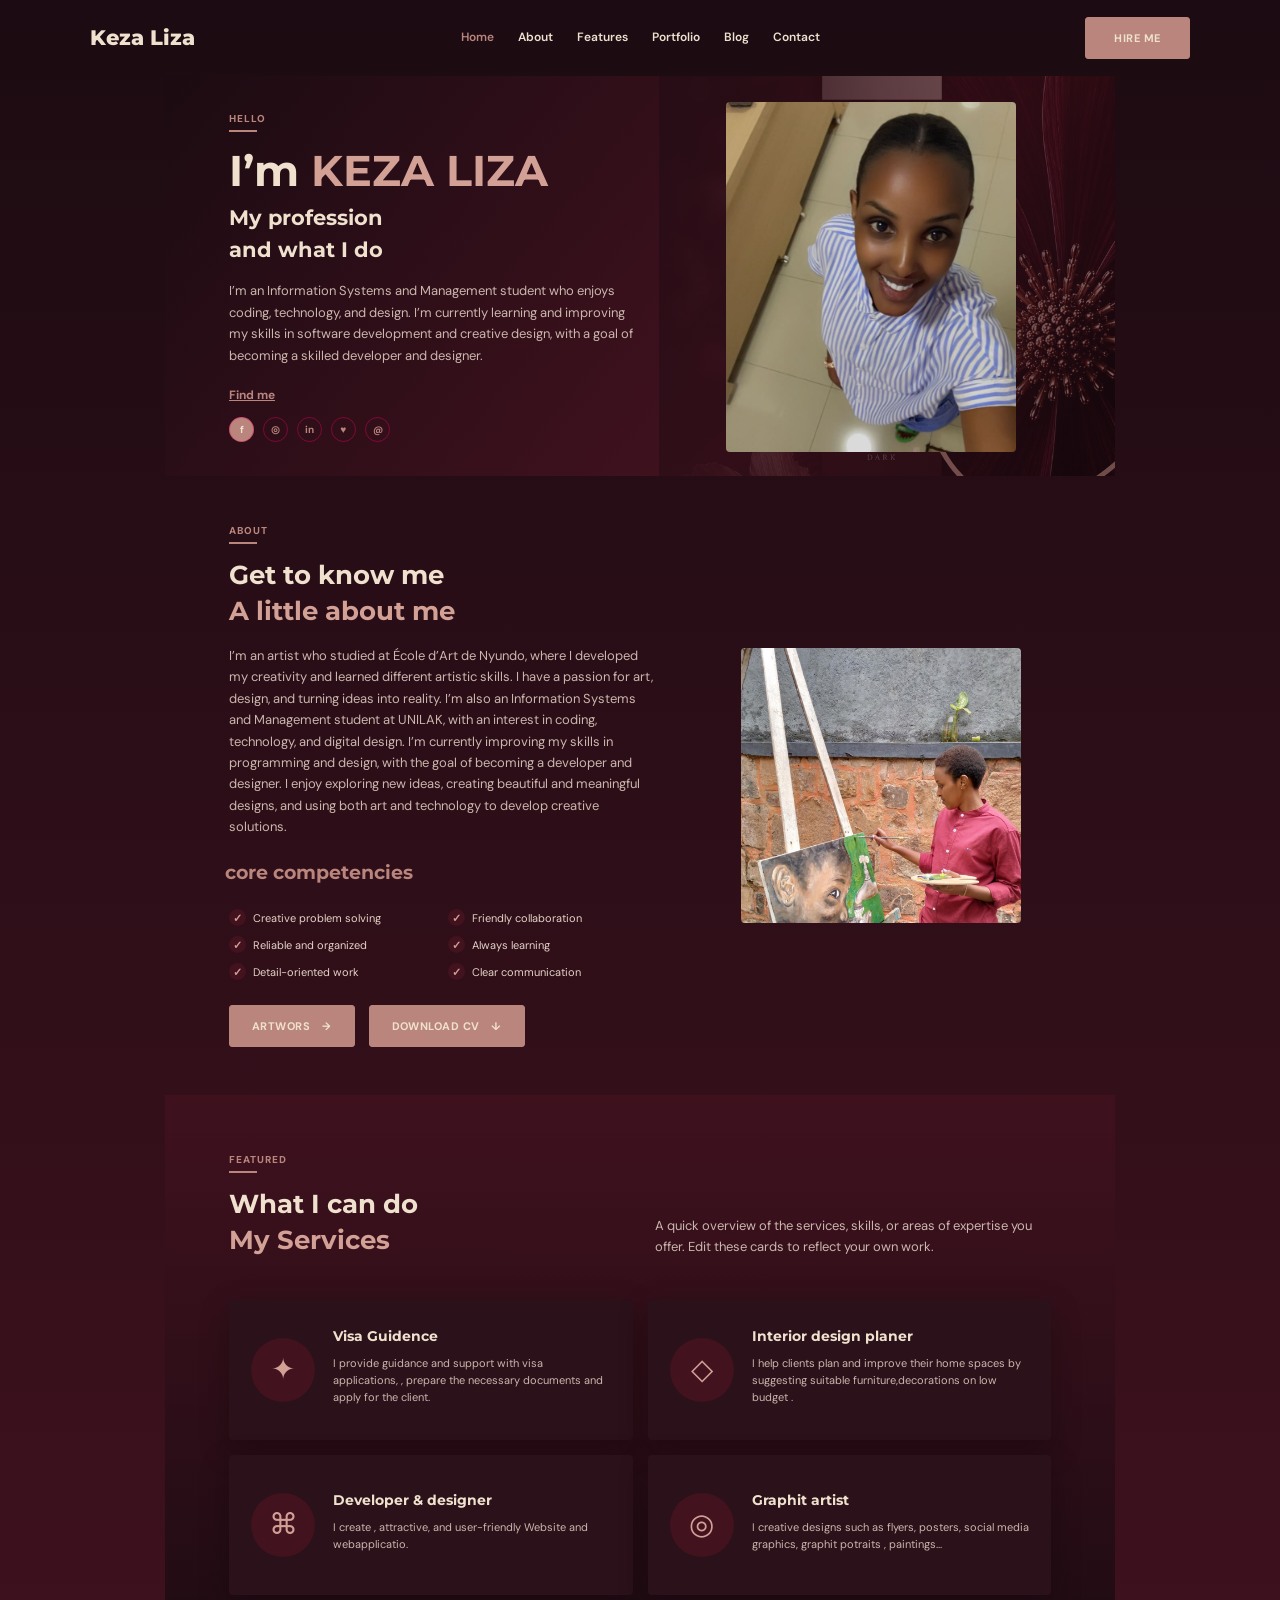
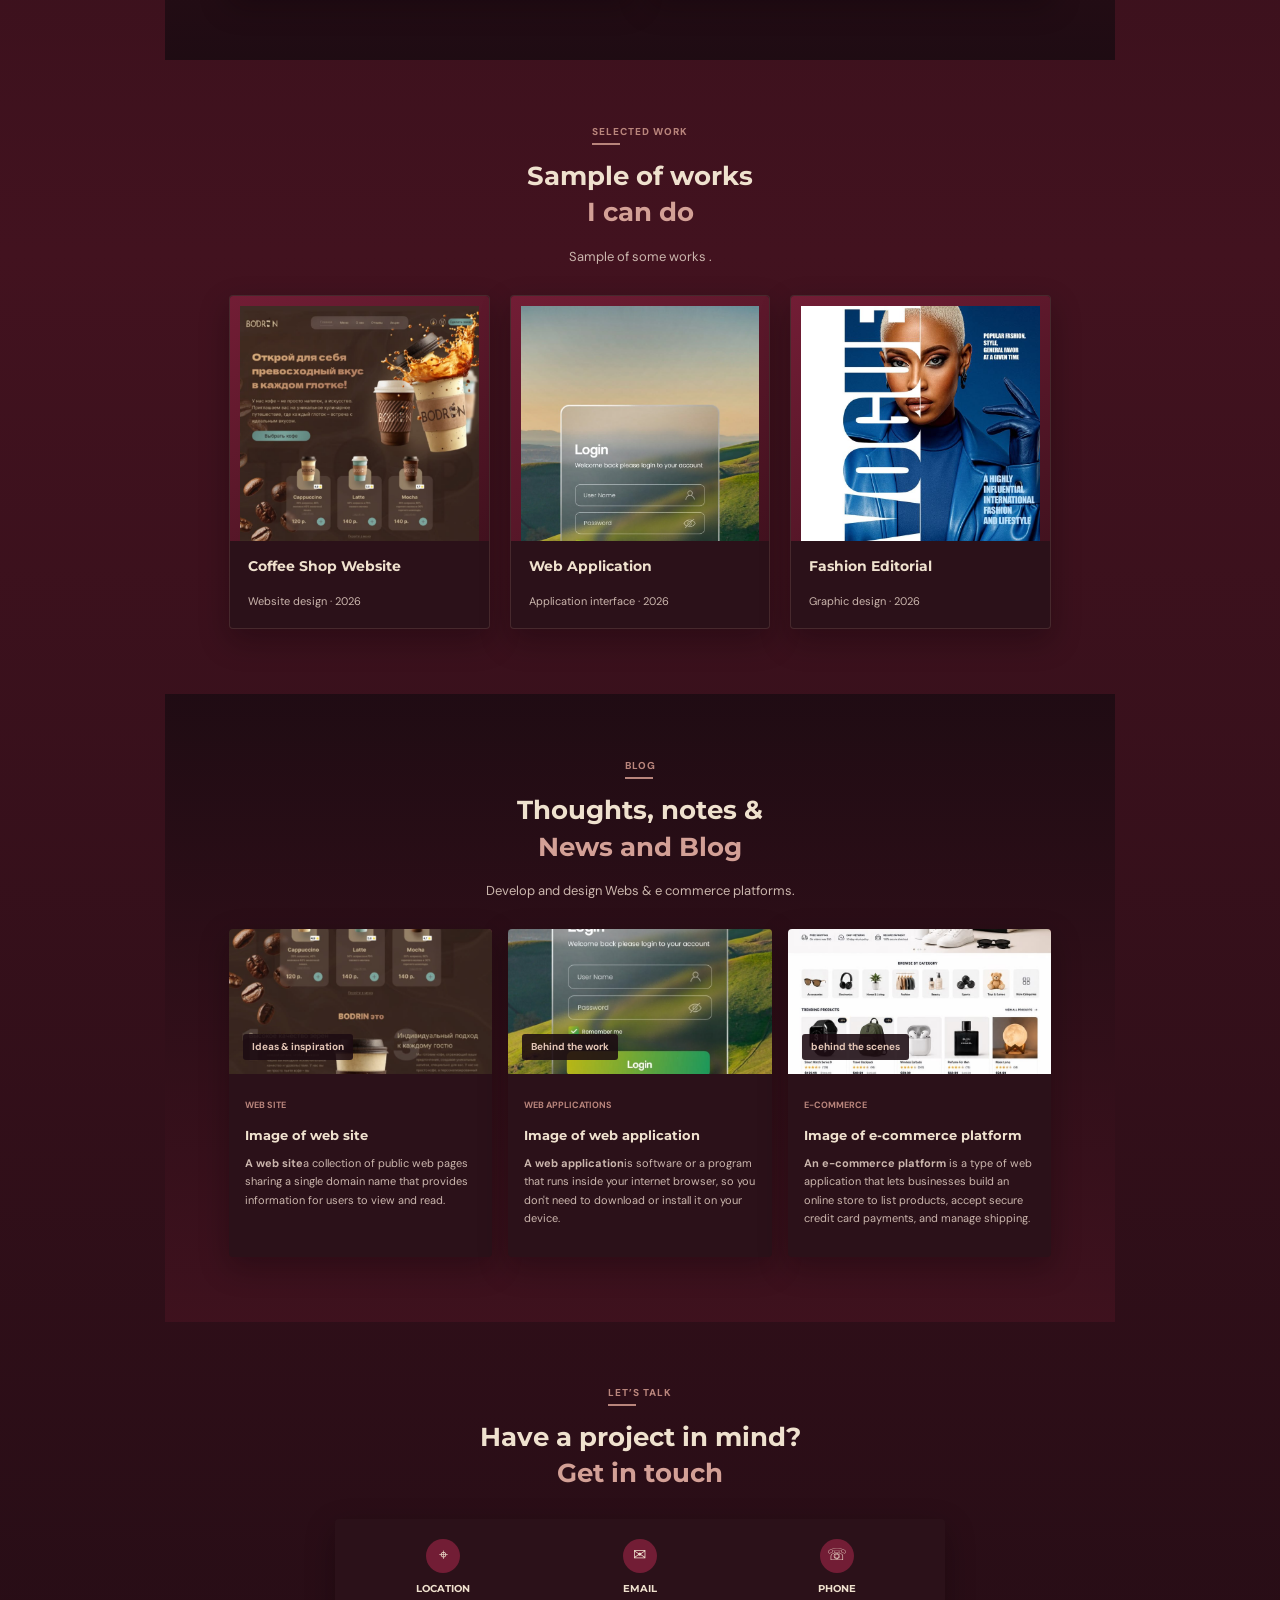
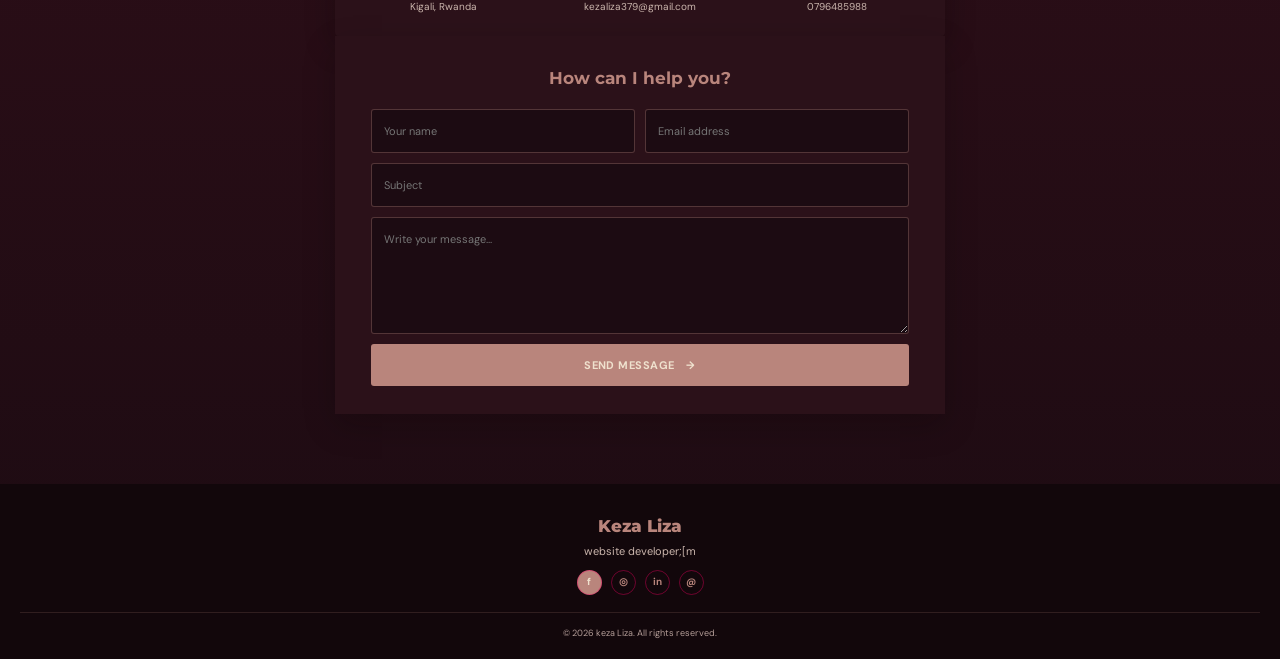
==== index.html @ b354a8bf "this my first commit" ====
<!doctype html>
<html lang="en">
<head>
  <meta charset="utf-8">
  <meta name="viewport" content="width=device-width, initial-scale=1">
  <meta name="description" content="Personal portfolio of Your Name.">
  <title>Your Name | My personal profile</title>
  <link rel="stylesheet" href="styles.css">
</head>
<body>
  <header class="site-header">
    <a class="brand" href="#home">Keza Liza</a>
    <nav class="main-nav" aria-label="Main navigation">
      <a class="nav-current" href="#home">Home</a>
      <a href="#about">About</a>
      <a href="#services">Features</a>
      <a href="#portfolio">Portfolio</a>
      <a href="#blog">Blog</a>
      <a href="#contact">Contact</a>
    </nav>
    <a class="button header-button" href="#contact">Hire me</a>
  </header>

  <main>
    <section class="hero section-wrap" id="home">
      <div class="hero-copy">
        <p class="eyebrow">Hello</p>
        <h1>I’m <span>KEZA LIZA</span></h1>
        <h2>My profession<br>and what I do</h2>
        <p class="intro-text">I’m an Information Systems and Management student who enjoys coding, technology, and design. I’m currently learning and improving my skills in software development and creative design, with a goal of becoming a skilled developer and designer.</p>
        <a class="text-link" href="#contact">Find me</a>
        <div class="social-links" aria-label="Social links">
          <a href="https://www.facebook.com/keza.liza.71" aria-label="Facebook" target="_blank" rel="noopener noreferrer">f</a>
          <a href="https://www.instagram.com/k.e.z.a_l.i.z.a?stkn=MXdlN2VhcmMwejMxbA%3D%3D&amp;utm_source=qr" aria-label="Instagram" target="_blank" rel="noopener noreferrer">◎</a>
          <a href="#contact" aria-label="LinkedIn">in</a>
          <a href="#contact" aria-label="Twitter">♥</a>
          <a href="#contact" aria-label="Email">@</a>
        </div>
      </div>
      <div class="hero-photo">
        <img src="WhatsApp Image 2026-10-05 at 12.53.48.jpeg" alt="Portrait of Your Name">
      </div>
      <span class="hero-swoosh" aria-hidden="true"></span>
    </section>

    <section class="about section-wrap" id="about">
      <div class="about-copy">
        <p class="eyebrow">About</p>
        <h2>Get to know me<br><span>A little about me</span></h2>
        <p class="section-description">I’m an artist who studied at École d’Art de Nyundo, where I developed my creativity and learned different artistic skills. I have a passion for art, design, and turning ideas into reality. I’m also an Information Systems and Management student at UNILAK, with an interest in coding, technology, and digital design. I’m currently improving my skills in programming and design, with the goal of becoming a developer and designer. I enjoy exploring new ideas, creating beautiful and meaningful designs, and using both art and technology to develop creative solutions.</p>
        <h3 class="comp">core competencies</h3>
        <ul class="check-list">
          <li>Creative problem solving</li>
          <li>Friendly collaboration</li>
          <li>Reliable and organized</li>
          <li>Always learning</li>
          <li>Detail-oriented work</li>
          <li>Clear communication</li>
        </ul>
        <div class="button-row">
          <a class="button" href="qr code.jpg" target="_blank" rel="noopener">Artwors <span>→</span></a>
          <a class="button" href="KEZA%20LIZA%27s%20CV.pdf" download="KEZA LIZA's CV.pdf">Download CV <span>↓</span></a>
        </div>
      </div>
      <div class="about-photo">
        <img src="me.jpeg" alt="A glowing globe held in an outstretched hand">click on the qr code to  see my artwork.
      </div>
    </section>

    <section class="services section-wrap" id="services">
      <div class="section-heading">
        <div>
          <p class="eyebrow">Featured</p>
          <h2>What I can do<br><span>My Services</span></h2>
        </div>
        <p class="section-description">A quick overview of the services, skills, or areas of expertise you offer. Edit these cards to reflect your own work.</p>
      </div>
      <div class="service-grid">
        <article class="service-card">
          <div class="service-icon">✦</div>
          <div><h3>Visa Guidence</h3><p>
I provide guidance and support with visa applications, , prepare the necessary documents and apply for the client.</p><a href="#contact" aria-label="Learn about Service One"></a></div>
        </article>
        <article class="service-card">
          <div class="service-icon">◇</div>
          <div><h3>Interior design planer</h3><p>I help clients plan and improve their home spaces by suggesting suitable furniture,decorations on low budget .</p><a href="#contact" aria-label="Learn about Service Two"></a></div>
        </article>
        <article class="service-card">
          <div class="service-icon">⌘</div>
          <div><h3> Developer & designer</h3><p>I create , attractive, and user-friendly Website and webapplicatio.</p><a href="#contact" aria-label="Learn about Service Three"></a></div>
        </article>
        <article class="service-card">
          <div class="service-icon">◎</div>
          <div><h3>Graphit artist</h3><p>I creative designs such as flyers, posters, social media graphics,  graphit potraits , paintings...</gp><a href="#contact" aria-label="Learn about Service Four"></a></div>
        </article>
      </div>
    </section>

    <section class="portfolio section-wrap" id="portfolio">
      <p class="eyebrow">Selected work</p>
      <h2>Sample of works<br><span>I can do</span></h2>
      <p class="section-description centered">Sample of some works  .</p>
      <div class="project-grid">
        <article class="project-card"><div class="project-art"><img src="coffee-website.jpg" alt="Coffee shop website design with featured drinks"></div><h3>Coffee Shop Website</h3><p>Website design · 2026</p></article>
        <article class="project-card"><div class="project-art"><img src="web-application.jpg" alt="Web application login screen design"></div><h3>Web Application</h3><p>Application interface · 2026</p></article>
        <article class="project-card"><div class="project-art"><img src="fashion-editorial.jpg" alt="Fashion editorial poster design featuring a model in a blue outfit"></div><h3>Fashion Editorial</h3><p>Graphic design · 2026</p></article>
      </div>
    </section>

    <section class="blog section-wrap" id="blog">
      <p class="eyebrow">Blog</p>
      <h2>Thoughts, notes &amp;<br><span>News and Blog</span></h2>
      <p class="section-description centered">Develop and design Webs & e commerce platforms.</p>
      <div class="blog-grid">
        <article class="blog-card">
          <div class="blog-art blog-art-one" style="position: relative; overflow: hidden;"><img src="coffee-website.jpg" alt="Coffee shop website design" style="position: absolute; inset: 0; width: 100%; height: 100%; object-fit: cover;"><span style="position: relative;">Ideas &amp; inspiration</span></div>
          <div class="blog-content"><span class="tag">Web site</span><h3>Image of web site</h3><p><b>A web site</b>a collection of public web pages sharing a single domain name that provides information for users to view and read.</p> <span></span></a></div>
        </article>
        <article class="blog-card">
          <div class="blog-art blog-art-two" style="position: relative; overflow: hidden;"><img src="web-application.jpg" alt="Web application login screen design" style="position: absolute; inset: 0; width: 100%; height: 100%; object-fit: cover;"><span style="position: relative;">Behind the work</span></div>
          <div class="blog-content"><span class="tag">Web applications</span><h3>Image of web application</h3><p><b>A web application</b>is software or a program that runs inside your internet browser, so you don't need to download or install it on your device.</p> <span></span></a></div>
        </article>
        <article class="blog-card">
          <div class="blog-art blog-art-three" style="position: relative; overflow: hidden;"><img src="ecommarce.jpg" alt="E-commerce platform design" style="position: absolute; inset: 0; width: 100%; height: 100%; object-fit: cover;"><span style="position: relative;">behind the scenes</span></div>
          <div class="blog-content"><span class="tag">E-commerce</span><h3>Image of e-commerce platform</h3><p><b>An e-commerce platform</b> is a type of web application that lets businesses build an online store to list products, accept secure credit card payments, and manage shipping.</p> <span></span></a></div>
        </article>
      </div>
    </section>

    <section class="contact section-wrap" id="contact">
      <p class="eyebrow">Let’s talk</p>
      <h2>Have a project in mind?<br><span>Get in touch</span></h2>
      <div class="contact-details">
        <div><span class="detail-icon">⌖</span><h3>Location</h3><p>Kigali, Rwanda</p></div>
        <div><span class="detail-icon">✉</span><h3>Email</h3><p>kezaliza379@gmail.com</p></div>
        <div><span class="detail-icon">☏</span><h3>Phone</h3><p>0796485988</p></div>
      </div>
      <div class="contact-panel">
        <h3>How can I help you?</h3>
        <form action="mailto:kezaliza379@gmail.com" method="post" enctype="text/plain">
          <label class="visually-hidden" for="name">Your name</label>
          <input id="name" name="name" type="text" placeholder="Your name">
          <label class="visually-hidden" for="email">Email address</label>
          <input id="email" name="email" type="email" placeholder="Email address">
          <label class="visually-hidden" for="subject">Subject</label>
          <input class="full-width" id="subject" name="subject" type="text" placeholder="Subject">
          <label class="visually-hidden" for="message">Your message</label>
          <textarea class="full-width" id="message" name="message" rows="5" placeholder="Write your message..."></textarea>
          <button class="button full-width" type="submit">Send message <span>→</span></button>
        </form>
      </div>
    </section>
  </main>

  <footer class="site-footer">
    <a class="footer-name" href="#home">Keza Liza</a>
    <p>website developer;[m</p>
    <div class="social-links" aria-label="Social links">
      <a href="#contact" aria-label="Facebook">f</a>
      <a href="#contact" aria-label="Instagram">◎</a>
      <a href="#contact" aria-label="LinkedIn">in</a>
      <a href="#contact" aria-label="Email">@</a>
    </div>
    <small>© 2026 keza Liza. All rights reserved.</small>
  </footer>
</body>
</html>
---- styles.css ----
@import url('https://fonts.googleapis.com/css2?family=DM+Sans:wght@400;500;600;700&family=Montserrat:wght@500;600;700;800&display=swap');

:root {
  --pink: #b9857c;
  --pink-dark: #9c625c;
  --ink: #efe1ce;
  --muted: #cbb6ad;
  --page: #1c0b12;
  --card: #2b1119;
  --white: #efe1ce;
  --shadow: 0 10px 30px rgba(10, 2, 5, .3);
}

* { box-sizing: border-box; }
html { scroll-behavior: smooth; }
body {
  margin: 0;
  color: var(--ink);
  background: linear-gradient(180deg, #1c0b12, #42121f 48%, #1c0b12);
  font-family: 'DM Sans', Arial, sans-serif;
  line-height: 1.65;
}
a { color: inherit; text-decoration: none; }
.site-header {
  width: min(100% - 48px, 1100px);
  height: 76px;
  margin: auto;
  display: flex;
  align-items: center;
  justify-content: space-between;
  gap: 28px;
}
.brand, .footer-name {
  font-family: 'Montserrat', sans-serif;
  font-weight: 800;
  font-size: 21px;
  white-space: nowrap;
}
.main-nav { display: flex; align-items: center; gap: 24px; }
.main-nav a { font-size: 12px; font-weight: 600; transition: color .2s; }
.main-nav a:hover, .main-nav .nav-current { color: var(--pink); }
.button {
  display: inline-flex;
  align-items: center;
  justify-content: center;
  gap: 12px;
  min-height: 42px;
  padding: 0 22px;
  border: 1px solid var(--pink);
  border-radius: 3px;
  background: var(--pink);
  color: var(--white);
  font-family: inherit;
  font-size: 11px;
  font-weight: 700;
  letter-spacing: .04em;
  text-transform: uppercase;
  cursor: pointer;
  transition: background .2s, color .2s, transform .2s;
}
.button:hover { background: var(--pink-dark); transform: translateY(-2px); }
.header-button { min-width: 105px; }
.section-wrap { width: min(100% - 48px, 950px); margin: 0 auto; }
.hero {
  min-height: 390px;
  position: relative;
  display: grid;
  grid-template-columns: 1fr .78fr;
  align-items: center;
  overflow: hidden;
  padding: 26px 5% 24px;
  background: linear-gradient(130deg, #1c0b12, #42121f 70%, #1c0b12);
}
.hero::before {
  position: absolute;
  inset: 0 0 0 auto;
  width: 48%;
  background: linear-gradient(90deg, #1c0b12 0%, rgba(28,11,18,.45) 48%, rgba(28,11,18,.08)), url("deco.jpg") right center / auto 175% no-repeat;
  content: "";
  opacity: .42;
  pointer-events: none;
}
.hero-copy { position: relative; z-index: 2; max-width: 480px; }
.eyebrow {
  display: table;
  margin: 0 0 13px;
  color: var(--pink);
  font-size: 10px;
  font-weight: 800;
  letter-spacing: .1em;
  line-height: 1.3;
  text-transform: uppercase;
}
.eyebrow::after {
  display: block;
  width: 28px;
  height: 2px;
  margin-top: 5px;
  background: var(--pink);
  content: "";
}
h1, h2, h3, p { margin-top: 0; }
h1, h2, h3 { font-family: 'Montserrat', Arial, sans-serif; }
h1 { margin-bottom: 3px; font-size: clamp(31px, 4vw, 43px); line-height: 1.2; }
h1 span, h2 span { color: #d3a096; }
.hero h2 { margin: 6px 0 15px; font-size: 21px; line-height: 1.5; }
.intro-text, .section-description { color: var(--muted); font-size: 13px; }
.intro-text { max-width: 410px; margin-bottom: 15px; }
.text-link { color: var(--pink); font-size: 12px; font-weight: 700; text-decoration: underline; }
.social-links { display: flex; gap: 9px; margin-top: 10px; }
.social-links a {
  width: 25px;
  height: 25px;
  display: grid;
  place-items: center;
  border: 1px solid rgba(245, 0, 99, .4);
  border-radius: 50%;
  color: var(--pink);
  font-size: 10px;
  font-weight: 700;
}
.social-links a:first-child { background: var(--pink); color: var(--white); }
.hero-photo { align-self: end; justify-self: center; z-index: 1; height: 350px; width: min(100%, 290px); }
.hero-photo img { width: 100%; height: 100%; object-fit: cover; object-position: 50% 28%; border-radius: 4px; }
.hero-swoosh {
  position: absolute;
  width: 290px;
  height: 490px;
  right: -105px;
  top: -51px;
  border: 5px solid rgba(185, 133, 124, .55);
  border-left-color: transparent;
  border-radius: 50%;
  transform: rotate(19deg);
}
.about {
  min-height: 360px;
  display: grid;
  grid-template-columns: 1fr .8fr;
  align-items: center;
  gap: 55px;
  padding: 48px 5%;
}
.about h2, .section-heading h2, .portfolio h2, .blog h2, .contact h2 { margin-bottom: 15px; font-size: 26px; line-height: 1.4; }
.section-description { margin-bottom: 20px; }
.comp { margin: 0 0 20px; text-align: left; position: relative; left: -4px; }
.check-list { display: grid; grid-template-columns: 1fr 1fr; gap: 9px 12px; margin: 0 0 24px; padding: 0; text-align: left; list-style: none; }
.check-list li { color: #e4d3c6; font-size: 11px; }
.check-list li::before { content: "✓"; display: inline-grid; place-items: center; width: 17px; height: 17px; margin-right: 7px; border-radius: 50%; background: #42121f; color: #d3a096; font-weight: 800; }
.button-row { display: flex; gap: 14px; }
.about-photo { height: 275px; width: 100%; max-width: 280px; justify-self: center; border-radius: 4px; background: #42121f; overflow: hidden; }
.about-photo img { width: 100%; height: 100%; object-fit: cover; object-position: 50% 26%; }
.services { padding: 58px 5% 65px; background: linear-gradient(180deg, rgba(66,18,31,.78), rgba(28,11,18,.92)); }
.section-heading { display: grid; grid-template-columns: 1fr 1fr; align-items: end; gap: 30px; margin-bottom: 26px; }
.section-heading .section-description { max-width: 380px; margin-bottom: 16px; }
.service-grid { display: grid; grid-template-columns: repeat(2, 1fr); gap: 15px; }
.service-card { display: flex; gap: 18px; align-items: center; min-height: 140px; padding: 22px; border-radius: 4px; background: #2b1119; box-shadow: var(--shadow); }
.service-icon { flex: 0 0 64px; width: 64px; height: 64px; display: grid; place-items: center; border-radius: 50%; background: #42121f; color: #d3a096; font-size: 29px; }
.service-card h3 { margin: 0 0 7px; font-size: 14px; }
.service-card p { margin: 0 0 8px; color: var(--muted); font-size: 11px; line-height: 1.55; }
.service-card div:last-child > a { color: var(--pink); font-size: 21px; font-weight: 700; }
.portfolio, .blog { padding: 65px 5%; text-align: center; }
.portfolio .eyebrow, .blog .eyebrow, .contact > .eyebrow { margin-left: auto; margin-right: auto; }
.centered { max-width: 510px; margin: 0 auto 28px; }
.project-grid { display: grid; grid-template-columns: repeat(3, 1fr); gap: 20px; text-align: left; }
.project-card { overflow: hidden; padding-bottom: 18px; border: 1px solid rgba(185, 133, 124, .2); border-radius: 4px; background: var(--card); box-shadow: 0 12px 30px rgba(10, 2, 5, .3); transition: transform .25s ease, box-shadow .25s ease; }
.project-card:hover { transform: translateY(-6px); box-shadow: 0 18px 36px rgba(10, 2, 5, .42); }
.project-art { height: 245px; display: grid; place-items: center; overflow: hidden; background: linear-gradient(145deg, #721d35, #42121f); color: rgba(255,255,255,.85); font-family: 'Montserrat', sans-serif; font-size: 42px; font-weight: 800; }
.project-art img { width: 100%; height: 100%; object-fit: contain; padding: 10px; transition: transform .35s ease; }
.project-card:hover .project-art img { transform: scale(1.04); }
.project-art.portrait-closeup { background: linear-gradient(145deg, #b9857c, #42121f); }
.project-art.portrait-closeup img { object-fit: cover; object-position: center 38%; padding: 0; filter: saturate(.8) contrast(1.04); }
.art-one { background: linear-gradient(140deg, #b9857c, #721d35 47%, #42121f); }
.art-two { background: linear-gradient(140deg, #42121f, #721d35 48%, #b9857c); }
.art-three { background: linear-gradient(140deg, #b9857c, #721d35 50%, #1c0b12); }
.project-card h3, .project-card p { margin: 14px 18px 0; }
.project-card h3 { font-size: 14px; }
.project-card p { color: var(--muted); font-size: 11px; }
.blog { background: linear-gradient(180deg, rgba(28,11,18,.88), rgba(66,18,31,.82)); }
.blog-grid { display: grid; grid-template-columns: repeat(3, 1fr); gap: 16px; text-align: left; }
.blog-card { overflow: hidden; border-radius: 4px; background: var(--card); box-shadow: var(--shadow); }
.blog-art { height: 145px; display: flex; align-items: end; padding: 14px; background-size: cover; }
.blog-art span { padding: 5px 9px; border-radius: 3px; background: rgba(28,11,18,.88); color: #e4c6b6; font-size: 10px; font-weight: 700; }
.blog-art-one { background: radial-gradient(circle at 30% 40%, #efe1ce 0 4%, transparent 5%), radial-gradient(circle at 72% 29%, #b9857c 0 9%, transparent 10%), linear-gradient(135deg, #1c0b12, #721d35 45%, #b9857c); }
.blog-art-two { background: radial-gradient(ellipse at 50% 38%, #b9857c 0 12%, transparent 13%), linear-gradient(140deg, #1c0b12, #42121f 50%, #b9857c); }
.blog-art-three { background: radial-gradient(circle at 68% 37%, #efe1ce 0 12%, transparent 13%), linear-gradient(140deg, #1c0b12, #721d35 52%, #b9857c); }
.blog-content { padding: 16px; }
.tag { color: var(--pink); font-size: 9px; font-weight: 700; text-transform: uppercase; }
.blog-content h3 { margin: 8px 0; font-size: 13px; }
.blog-content p { min-height: 38px; margin-bottom: 14px; color: var(--muted); font-size: 11px; }
.button-outline { min-height: 34px; padding: 0 13px; background: transparent; color: var(--pink); font-size: 9px; }
.button-outline:hover { color: var(--white); }
.contact { padding: 64px 5% 70px; text-align: center; }
.contact-details { display: grid; grid-template-columns: repeat(3, 1fr); max-width: 610px; margin: 27px auto 0; padding: 20px 10px; border-radius: 4px; background: var(--card); box-shadow: var(--shadow); }
.contact-details > div { padding: 0 10px; }
.detail-icon { width: 34px; height: 34px; display: grid; place-items: center; margin: 0 auto 8px; border-radius: 50%; background: #721d35; color: var(--white); font-size: 16px; }
.contact-details h3 { margin-bottom: 2px; font-size: 10px; text-transform: uppercase; }
.contact-details p { margin: 0; color: var(--muted); font-size: 10px; }
.contact-panel { width: min(100%, 610px); margin: 0 auto; padding: 28px 36px; background: #2b1119; box-shadow: 0 12px 30px rgba(10,2,5,.22); }
.contact-panel h3 { margin-bottom: 17px; color: var(--pink); font-size: 17px; }
.contact-panel form { display: grid; grid-template-columns: 1fr 1fr; gap: 10px; }
.contact-panel input, .contact-panel textarea { width: 100%; min-width: 0; padding: 12px; border: 1px solid rgba(185,133,124,.35); border-radius: 3px; background: #1c0b12; color: var(--ink); font: inherit; font-size: 11px; }
.contact-panel textarea { resize: vertical; }
.contact-panel .full-width { grid-column: 1 / -1; }
.contact-panel button { border: 0; }
.visually-hidden { position: absolute; width: 1px; height: 1px; padding: 0; margin: -1px; overflow: hidden; clip: rect(0, 0, 0, 0); white-space: nowrap; border: 0; }
.site-footer { padding: 28px 20px 18px; background: #12070b; text-align: center; }
.footer-name { color: var(--pink); font-size: 17px; }
.site-footer p { margin: 2px 0 10px; color: var(--muted); font-size: 11px; }
.site-footer .social-links { justify-content: center; margin: 0 0 17px; }
.site-footer small { display: block; padding-top: 13px; border-top: 1px solid rgba(185,133,124,.18); color: #b49d98; font-size: 9px; }

@media (max-width: 760px) {
  .site-header { width: min(100% - 32px, 600px); height: auto; min-height: 70px; flex-wrap: wrap; gap: 10px; padding: 14px 0; }
  .brand { font-size: 18px; }
  .main-nav { order: 3; width: 100%; justify-content: space-between; gap: 12px; overflow-x: auto; }
  .main-nav a { white-space: nowrap; font-size: 11px; }
  .header-button { min-height: 36px; min-width: auto; padding: 0 14px; }
  .section-wrap { width: min(100% - 32px, 600px); }
  .hero { min-height: 350px; grid-template-columns: 1fr .7fr; padding: 26px 5% 18px; }
  .hero-photo { height: 285px; }
  .hero-swoosh { right: -185px; }
  .about { gap: 25px; padding-top: 42px; padding-bottom: 42px; }
  .section-heading { gap: 20px; }
}
@media (max-width: 540px) {
  .hero { grid-template-columns: 1fr; min-height: auto; padding: 38px 8% 0; }
  .hero-copy { padding-bottom: 22px; }
  .hero-photo { position: absolute; right: -15px; bottom: 0; width: 43%; height: 230px; opacity: .35; }
  .hero-copy { max-width: 100%; }
  .hero h2 { font-size: 18px; }
  .hero-swoosh { right: -210px; }
  .hero::before { width: 75%; opacity: .28; }
  .about { grid-template-columns: 1fr; gap: 25px; }
  .about-photo { grid-row: 1; width: 190px; height: 190px; }
  .about h2, .section-heading h2, .portfolio h2, .blog h2, .contact h2 { font-size: 23px; }
  .section-heading { grid-template-columns: 1fr; gap: 0; }
  .section-heading .section-description { margin-top: -3px; }
  .service-grid { grid-template-columns: 1fr; }
  .service-card { min-height: 120px; }
  .project-grid, .blog-grid { grid-template-columns: 1fr; }
  .project-art, .blog-art { height: 175px; }
  .project-card { padding-bottom: 10px; }
  .contact-details { gap: 9px; padding: 16px 4px; }
  .contact-details > div { padding: 0 3px; }
  .contact-details p { font-size: 9px; }
  .contact-panel { padding: 24px 16px; }
}
.comp{color: #b9857c;

}
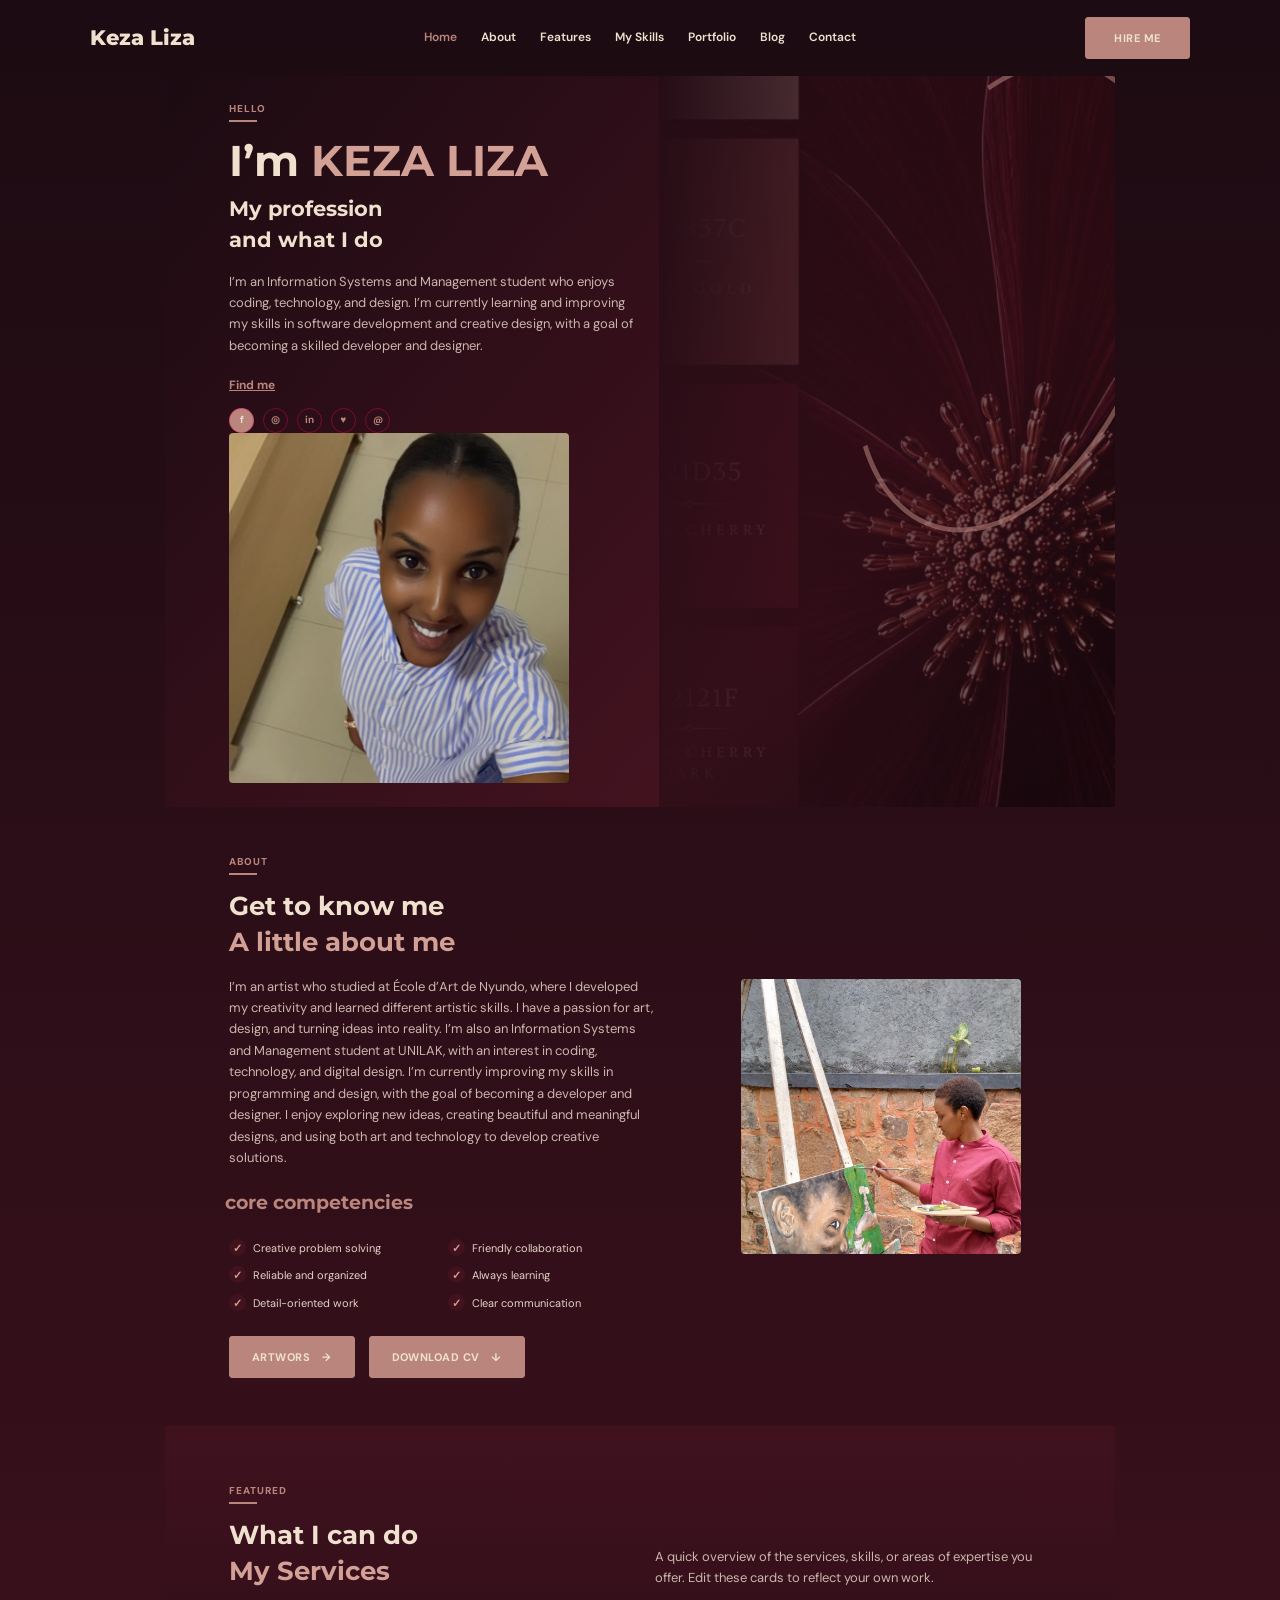
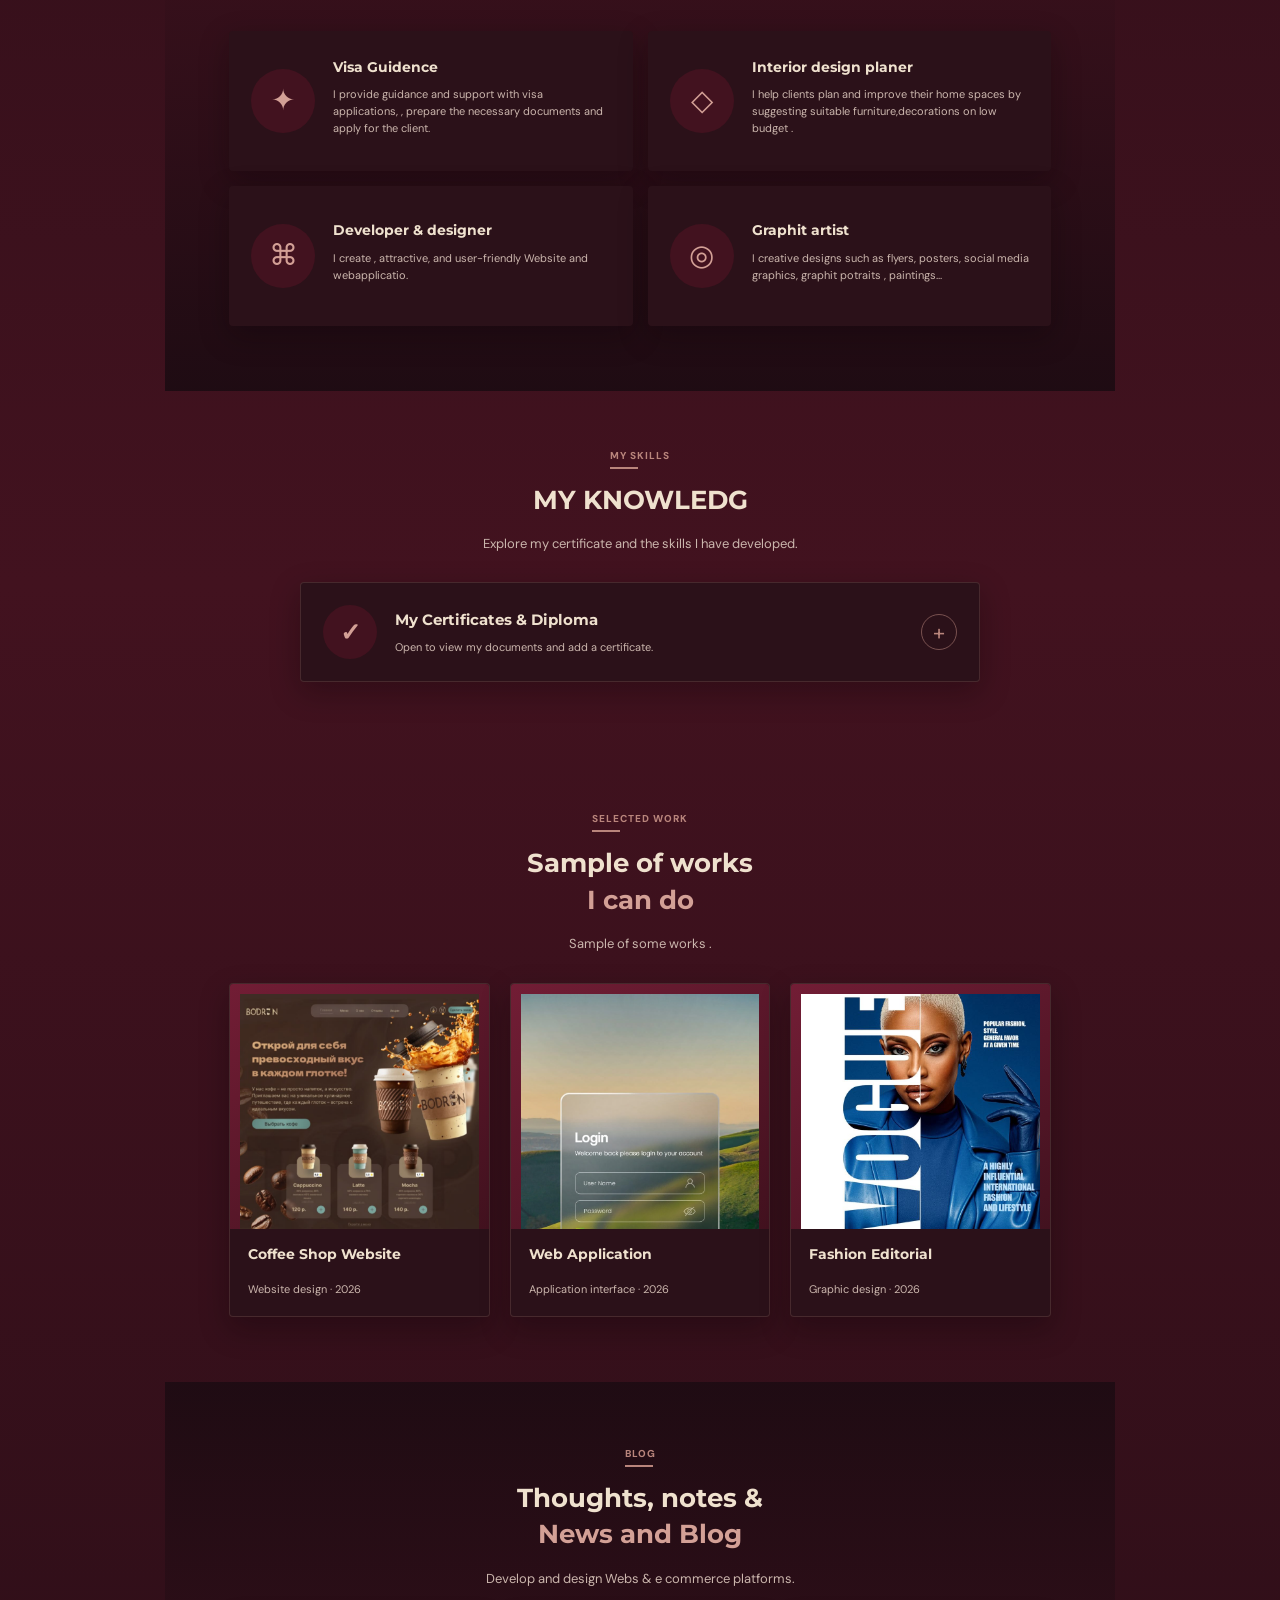
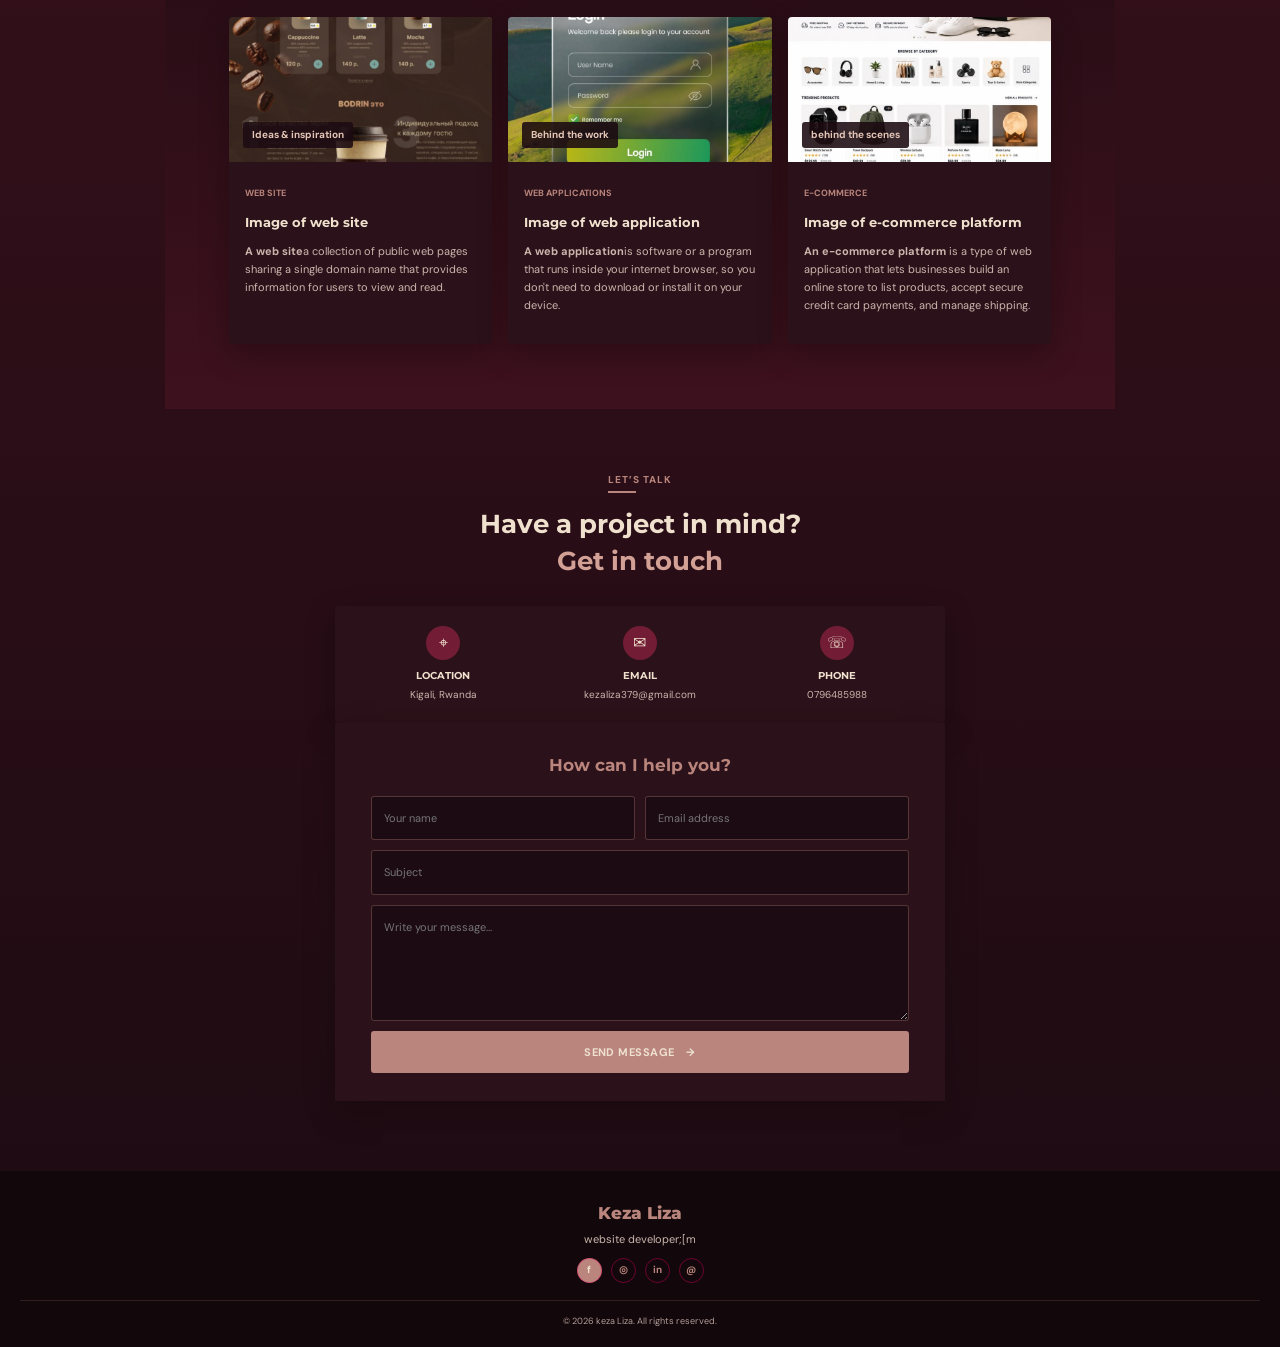
==== commit a1aef83e: "modified index" ====
--- a/index.html
+++ b/index.html
@@ -14,6 +14,7 @@
       <a class="nav-current" href="#home">Home</a>
       <a href="#about">About</a>
       <a href="#services">Features</a>
+      <a href="#skills">My Skills</a>
       <a href="#portfolio">Portfolio</a>
       <a href="#blog">Blog</a>
       <a href="#contact">Contact</a>
@@ -32,9 +33,9 @@
         <div class="social-links" aria-label="Social links">
           <a href="https://www.facebook.com/keza.liza.71" aria-label="Facebook" target="_blank" rel="noopener noreferrer">f</a>
           <a href="https://www.instagram.com/k.e.z.a_l.i.z.a?stkn=MXdlN2VhcmMwejMxbA%3D%3D&amp;utm_source=qr" aria-label="Instagram" target="_blank" rel="noopener noreferrer">◎</a>
-          <a href="#contact" aria-label="LinkedIn">in</a>
+          <a href="#https://www.linkedin.com/in/keza-liza-58833b394/" aria-label="LinkedIn">in</a>
           <a href="#contact" aria-label="Twitter">♥</a>
-          <a href="#contact" aria-label="Email">@</a>
+          <a href="https://mail.google.com/mail/?view=cm&fs=1&to=kezaliza379@gmail.com" target="_blank" aria-label="Email">@</a
         </div>
       </div>
       <div class="hero-photo">
@@ -96,6 +97,57 @@
       </div>
     </section>
 
+    <section class="skills section-wrap" id="skills">
+      <p class="eyebrow">My skills</p>
+      <h2>MY KNOWLEDG</h2>
+      <p class="section-description centered">Explore my certificate and the skills I have developed.</p>
+      <details class="knowledge-card">
+        <summary class="knowledge-summary">
+          <span class="certificate-icon" aria-hidden="true">✓</span>
+          <span class="certificate-copy">
+            <span class="knowledge-title">My Certificates &amp; Diploma</span>
+            <span class="knowledge-description">Open to view my documents and add a certificate.</span>
+          </span>
+          <span class="knowledge-toggle" aria-hidden="true">+</span>
+        </summary>
+        <div class="knowledge-content">
+          <div class="certificate-list" aria-label="Certificates and diplomas">
+            <div class="certificate-item">
+              <div class="certificate-icon" aria-hidden="true">✓</div>
+              <div class="certificate-copy">
+                <h3>My Certificate</h3>
+                <p>View or download my certificate.</p>
+              </div>
+              <div class="certificate-actions">
+                <a class="button button-outline" href="my%20celeteficat.pdf" target="_blank" rel="noopener noreferrer">View <span>↗</span></a>
+                <a class="button" href="my%20celeteficat.pdf" download>Download <span>↓</span></a>
+              </div>
+            </div>
+            <div class="certificate-item">
+              <div class="certificate-icon" aria-hidden="true">✓</div>
+              <div class="certificate-copy">
+                <h3>My Diploma</h3>
+                <p>View or download my diploma.</p>
+              </div>
+              <div class="certificate-actions">
+                <a class="button button-outline" href="diploma%20keza.pdf" target="_blank" rel="noopener noreferrer">View <span>↗</span></a>
+                <a class="button" href="diploma%20keza.pdf" download>Download <span>↓</span></a>
+              </div>
+            </div>
+          </div>
+          <div class="certificate-manager">
+            <div class="certificate-manager-copy">
+              <p>Select one or more PDF or image files. Added files are saved in this browser on this device.</p>
+            </div>
+            <label class="button add-certificate-button" for="certificate-upload" aria-label="Add certificate" title="Add certificate"><span aria-hidden="true">+</span></label>
+            <input class="visually-hidden" id="certificate-upload" type="file" accept=".pdf,application/pdf,image/*" multiple disabled>
+            <p class="certificate-status" id="certificate-status" role="status" aria-live="polite">Loading saved certificates…</p>
+            <div class="added-certificates" id="added-certificates" aria-label="Added certificates"></div>
+          </div>
+        </div>
+      </details>
+    </section>
+
     <section class="portfolio section-wrap" id="portfolio">
       <p class="eyebrow">Selected work</p>
       <h2>Sample of works<br><span>I can do</span></h2>
@@ -151,6 +203,156 @@
       </div>
     </section>
   </main>
+  <script>
+    // Smooth scrolling for anchor links
+    document.querySelectorAll('a[href^="#"]').forEach(anchor => {
+      anchor.addEventListener('click', function (e) {
+        e.preventDefault();
+        const target = document.querySelector(this.getAttribute('href'));
+        if (target) {
+          target.scrollIntoView({ behavior: 'smooth' });
+        }
+      });
+    });
+  </script>
+  <script>
+    const certificateInput = document.getElementById('certificate-upload');
+    const certificateStatus = document.getElementById('certificate-status');
+    const addedCertificates = document.getElementById('added-certificates');
+    const certificateDatabaseName = 'keza-portfolio-certificates';
+    const certificateObjectUrls = new Map();
+
+    function openCertificateDatabase() {
+      return new Promise((resolve, reject) => {
+        const request = indexedDB.open(certificateDatabaseName, 1);
+        request.onupgradeneeded = () => {
+          request.result.createObjectStore('certificates', { keyPath: 'id' });
+        };
+        request.onsuccess = () => resolve(request.result);
+        request.onerror = () => reject(request.error || new Error('Could not open certificate storage.'));
+      });
+    }
+
+    function createCertificateRow(certificate, database, saved) {
+      const objectUrl = URL.createObjectURL(certificate.blob);
+      if (saved) certificateObjectUrls.set(certificate.id, objectUrl);
+
+      const row = document.createElement('div');
+      row.className = 'certificate-item added-certificate';
+
+      const icon = document.createElement('div');
+      icon.className = 'certificate-icon';
+      icon.setAttribute('aria-hidden', 'true');
+      icon.textContent = '✓';
+
+      const copy = document.createElement('div');
+      copy.className = 'certificate-copy';
+      const title = document.createElement('h3');
+      title.textContent = certificate.name;
+      const description = document.createElement('p');
+      description.textContent = 'Added certificate';
+      copy.append(title, description);
+
+      const actions = document.createElement('div');
+      actions.className = 'certificate-actions';
+      const viewLink = document.createElement('a');
+      viewLink.className = 'button button-outline';
+      viewLink.href = objectUrl;
+      viewLink.target = '_blank';
+      viewLink.rel = 'noopener noreferrer';
+      viewLink.textContent = 'View ↗';
+      const downloadLink = document.createElement('a');
+      downloadLink.className = 'button';
+      downloadLink.href = objectUrl;
+      downloadLink.download = certificate.name;
+      downloadLink.textContent = 'Download ↓';
+      actions.append(viewLink, downloadLink);
+
+      const removeButton = document.createElement('button');
+      removeButton.className = 'remove-certificate';
+      removeButton.type = 'button';
+      removeButton.textContent = 'Remove';
+      removeButton.setAttribute('aria-label', `Remove ${certificate.name}`);
+      removeButton.addEventListener('click', async () => {
+        try {
+          const transaction = database.transaction('certificates', 'readwrite');
+          transaction.objectStore('certificates').delete(certificate.id);
+          transaction.oncomplete = () => {
+            URL.revokeObjectURL(objectUrl);
+            certificateObjectUrls.delete(certificate.id);
+            row.remove();
+            certificateStatus.textContent = 'Certificate removed from this browser.';
+          };
+          transaction.onerror = () => {
+            certificateStatus.textContent = 'Could not remove this certificate. Please try again.';
+          };
+        } catch (error) {
+          certificateStatus.textContent = `Could not remove this certificate: ${error.message}`;
+        }
+      });
+
+      row.append(icon, copy, actions, removeButton);
+      addedCertificates.append(row);
+    }
+
+    async function loadSavedCertificates() {
+      try {
+        if (!('indexedDB' in window)) throw new Error('This browser does not support saved certificates.');
+        const database = await openCertificateDatabase();
+        const transaction = database.transaction('certificates', 'readonly');
+        const request = transaction.objectStore('certificates').getAll();
+        request.onsuccess = () => {
+          request.result.forEach(certificate => createCertificateRow(certificate, database, true));
+          certificateInput.disabled = false;
+          certificateStatus.textContent = 'Added certificates are saved in this browser on this device.';
+        };
+        request.onerror = () => {
+          certificateStatus.textContent = 'Could not load saved certificates. Please refresh the page.';
+        };
+
+        certificateInput.addEventListener('change', async () => {
+          const files = Array.from(certificateInput.files || []);
+          if (!files.length) return;
+
+          let addedCount = 0;
+          const errors = [];
+          for (const file of files) {
+            if (file.type !== 'application/pdf' && !file.type.startsWith('image/')) {
+              errors.push(`${file.name}: choose a PDF or image.`);
+              continue;
+            }
+
+            const certificate = {
+              id: `${Date.now()}-${Math.random().toString(36).slice(2)}`,
+              name: file.name,
+              blob: file
+            };
+            try {
+              const saveTransaction = database.transaction('certificates', 'readwrite');
+              saveTransaction.objectStore('certificates').add(certificate);
+              await new Promise((resolve, reject) => {
+                saveTransaction.oncomplete = resolve;
+                saveTransaction.onerror = () => reject(saveTransaction.error || new Error('Could not save this file.'));
+              });
+              createCertificateRow(certificate, database, true);
+              addedCount += 1;
+            } catch (error) {
+              errors.push(`${file.name}: ${error.message}`);
+            }
+          }
+
+          certificateStatus.textContent = errors.length
+            ? `${addedCount} certificate(s) added. ${errors.join(' ')}`
+            : `${addedCount} certificate(s) saved in this browser.`;
+          certificateInput.value = '';
+        });
+      } catch (error) {
+        certificateStatus.textContent = `Certificate storage is unavailable: ${error.message}`;
+      }
+    }
+
+    loadSavedCertificates();
+  </script>
 
   <footer class="site-footer">
     <a class="footer-name" href="#home">Keza Liza</a>
--- a/styles.css
+++ b/styles.css
@@ -64,9 +64,9 @@
 .hero {
   min-height: 390px;
   position: relative;
-  display: grid;
-  grid-template-columns: 1fr .78fr;
-  align-items: center;
+  display: flex;
+  align-items: center;
+  gap: 0;
   overflow: hidden;
   padding: 26px 5% 24px;
   background: linear-gradient(130deg, #1c0b12, #42121f 70%, #1c0b12);
@@ -80,7 +80,7 @@
   opacity: .42;
   pointer-events: none;
 }
-.hero-copy { position: relative; z-index: 2; max-width: 480px; }
+.hero-copy { order: 1; position: relative; z-index: 2; flex: 1 1 0; max-width: none; }
 .eyebrow {
   display: table;
   margin: 0 0 13px;
@@ -120,7 +120,7 @@
   font-weight: 700;
 }
 .social-links a:first-child { background: var(--pink); color: var(--white); }
-.hero-photo { align-self: end; justify-self: center; z-index: 1; height: 350px; width: min(100%, 290px); }
+.hero-photo { order: 2; flex: 0 0 40%; align-self: center; z-index: 1; height: 350px; width: min(100%, 340px); }
 .hero-photo img { width: 100%; height: 100%; object-fit: cover; object-position: 50% 28%; border-radius: 4px; }
 .hero-swoosh {
   position: absolute;
@@ -176,6 +176,36 @@
 .project-card h3, .project-card p { margin: 14px 18px 0; }
 .project-card h3 { font-size: 14px; }
 .project-card p { color: var(--muted); font-size: 11px; }
+.skills { padding: 58px 5% 65px; text-align: center; }
+.skills > .eyebrow { margin-left: auto; margin-right: auto; }
+.skills h2 { margin-bottom: 15px; font-size: 26px; line-height: 1.4; }
+.knowledge-card { max-width: 680px; margin: 0 auto; border: 1px solid rgba(185, 133, 124, .2); border-radius: 4px; background: var(--card); box-shadow: var(--shadow); text-align: left; }
+.knowledge-summary { display: flex; align-items: center; gap: 18px; padding: 22px; cursor: pointer; list-style: none; }
+.knowledge-summary::-webkit-details-marker { display: none; }
+.knowledge-summary:focus-visible { outline: 2px solid var(--pink); outline-offset: 3px; }
+.knowledge-summary .certificate-icon { flex: 0 0 54px; }
+.knowledge-title, .knowledge-description { display: block; }
+.knowledge-title { margin-bottom: 5px; font-family: 'Montserrat', Arial, sans-serif; font-size: 15px; font-weight: 700; }
+.knowledge-description { color: var(--muted); font-size: 11px; }
+.knowledge-toggle { display: grid; flex: 0 0 36px; width: 36px; height: 36px; place-items: center; border: 1px solid rgba(185, 133, 124, .55); border-radius: 50%; color: var(--pink); font-size: 22px; }
+.knowledge-card[open] .knowledge-toggle { transform: rotate(45deg); }
+.knowledge-content { padding: 0 22px 22px; }
+.certificate-list { border-top: 1px solid rgba(185, 133, 124, .2); }
+.certificate-item { display: flex; align-items: center; gap: 18px; padding: 18px 0; border-bottom: 1px solid rgba(185, 133, 124, .14); }
+.certificate-icon { flex: 0 0 54px; width: 54px; height: 54px; display: grid; place-items: center; border-radius: 50%; background: #42121f; color: #d3a096; font-size: 25px; font-weight: 700; }
+.certificate-copy { flex: 1; }
+.certificate-copy h3 { margin: 0 0 5px; font-size: 14px; }
+.certificate-copy p { margin: 0; color: var(--muted); font-size: 11px; }
+.certificate-actions { display: flex; flex-wrap: wrap; gap: 10px; }
+.certificate-actions .button { min-height: 36px; padding: 0 14px; font-size: 9px; }
+.certificate-manager { padding-top: 20px; text-align: center; }
+.certificate-manager-copy p, .certificate-status { color: var(--muted); font-size: 11px; }
+.certificate-manager-copy p { margin-bottom: 14px; }
+.add-certificate-button { width: 42px; min-height: 42px; margin: 0 auto; padding: 0; cursor: pointer; font-size: 20px; }
+.certificate-status { margin: 12px 0 0; }
+.added-certificates:empty { display: none; }
+.remove-certificate { padding: 7px 10px; border: 1px solid rgba(185, 133, 124, .35); border-radius: 3px; background: transparent; color: var(--pink); font: inherit; font-size: 10px; cursor: pointer; }
+.remove-certificate:hover { background: rgba(185, 133, 124, .1); }
 .blog { background: linear-gradient(180deg, rgba(28,11,18,.88), rgba(66,18,31,.82)); }
 .blog-grid { display: grid; grid-template-columns: repeat(3, 1fr); gap: 16px; text-align: left; }
 .blog-card { overflow: hidden; border-radius: 4px; background: var(--card); box-shadow: var(--shadow); }
@@ -217,28 +247,37 @@
   .main-nav a { white-space: nowrap; font-size: 11px; }
   .header-button { min-height: 36px; min-width: auto; padding: 0 14px; }
   .section-wrap { width: min(100% - 32px, 600px); }
-  .hero { min-height: 350px; grid-template-columns: 1fr .7fr; padding: 26px 5% 18px; }
-  .hero-photo { height: 285px; }
+  .hero { min-height: 350px; gap: 0; padding: 26px 3% 18px; }
+  .hero-photo { flex-basis: 38%; height: 285px; }
   .hero-swoosh { right: -185px; }
   .about { gap: 25px; padding-top: 42px; padding-bottom: 42px; }
   .section-heading { gap: 20px; }
 }
 @media (max-width: 540px) {
-  .hero { grid-template-columns: 1fr; min-height: auto; padding: 38px 8% 0; }
-  .hero-copy { padding-bottom: 22px; }
-  .hero-photo { position: absolute; right: -15px; bottom: 0; width: 43%; height: 230px; opacity: .35; }
-  .hero-copy { max-width: 100%; }
-  .hero h2 { font-size: 18px; }
+  .hero { flex-direction: row; min-height: 350px; gap: 8px; padding: 30px 4% 22px; }
+  .hero-copy { order: 1; flex: 1 1 60%; min-width: 0; max-width: 60%; padding-bottom: 0; }
+  .hero-photo { position: relative; order: 2; left: auto; right: auto; bottom: auto; flex: 0 0 38%; width: 38%; height: 230px; opacity: 1; }
+  .hero h1 { font-size: clamp(24px, 7vw, 31px); }
+  .hero h2 { font-size: 16px; }
+  .hero .intro-text { font-size: 11px; }
   .hero-swoosh { right: -210px; }
   .hero::before { width: 75%; opacity: .28; }
   .about { grid-template-columns: 1fr; gap: 25px; }
-  .about-photo { grid-row: 1; width: 190px; height: 190px; }
-  .about h2, .section-heading h2, .portfolio h2, .blog h2, .contact h2 { font-size: 23px; }
+  .about-photo { grid-row: 1; width: 190px; height: 190px;left : auto; left: auto; justify-self: center; }
+  .about h2, .section-heading h2, .skills h2, .portfolio h2, .blog h2, .contact h2 { font-size: 23px; }
   .section-heading { grid-template-columns: 1fr; gap: 0; }
   .section-heading .section-description { margin-top: -3px; }
   .service-grid { grid-template-columns: 1fr; }
   .service-card { min-height: 120px; }
   .project-grid, .blog-grid { grid-template-columns: 1fr; }
+  .knowledge-summary { gap: 12px; padding: 18px; }
+  .knowledge-summary .certificate-icon { flex-basis: 44px; width: 44px; height: 44px; }
+  .knowledge-title { font-size: 13px; }
+  .knowledge-content { padding: 0 18px 18px; }
+  .certificate-item { flex-wrap: wrap; gap: 12px; }
+  .certificate-item .certificate-icon { flex-basis: 44px; width: 44px; height: 44px; }
+  .certificate-actions { width: 100%; }
+  .certificate-actions .button { flex: 1; }
   .project-art, .blog-art { height: 175px; }
   .project-card { padding-bottom: 10px; }
   .contact-details { gap: 9px; padding: 16px 4px; }
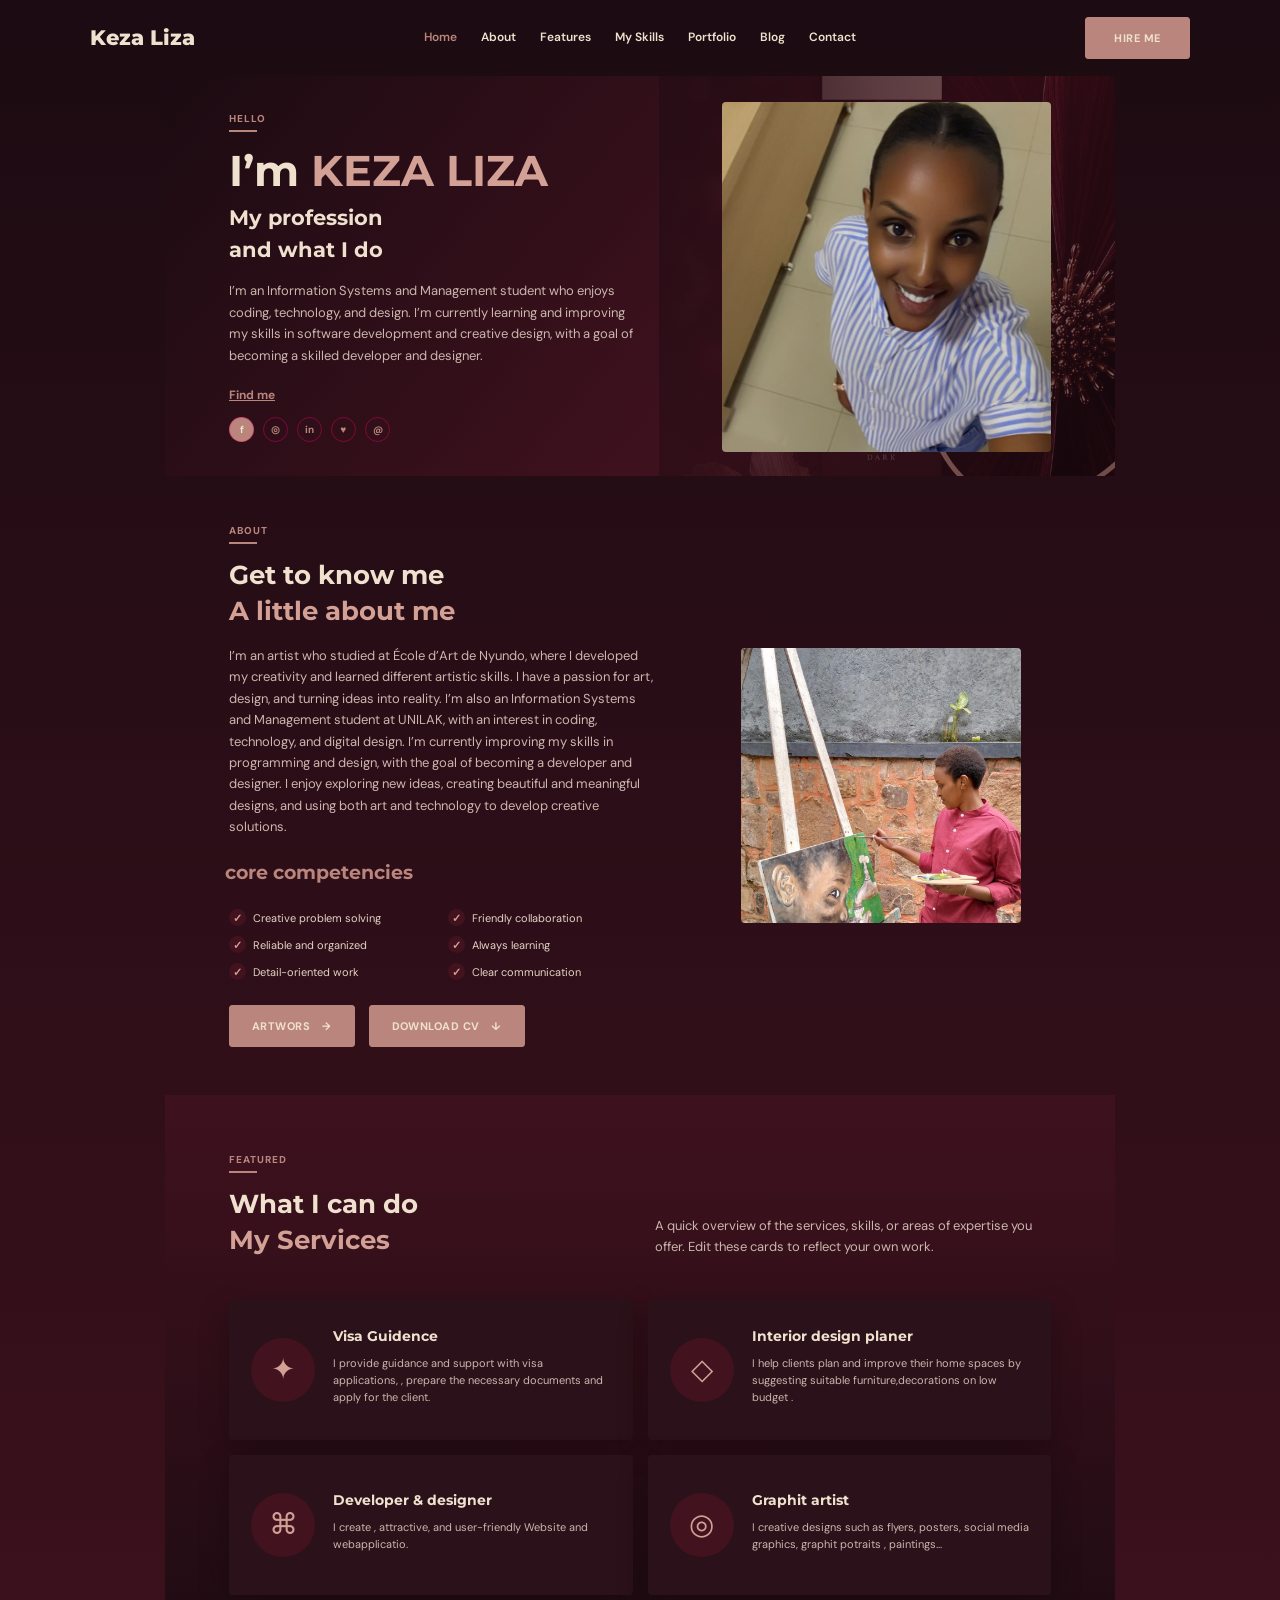
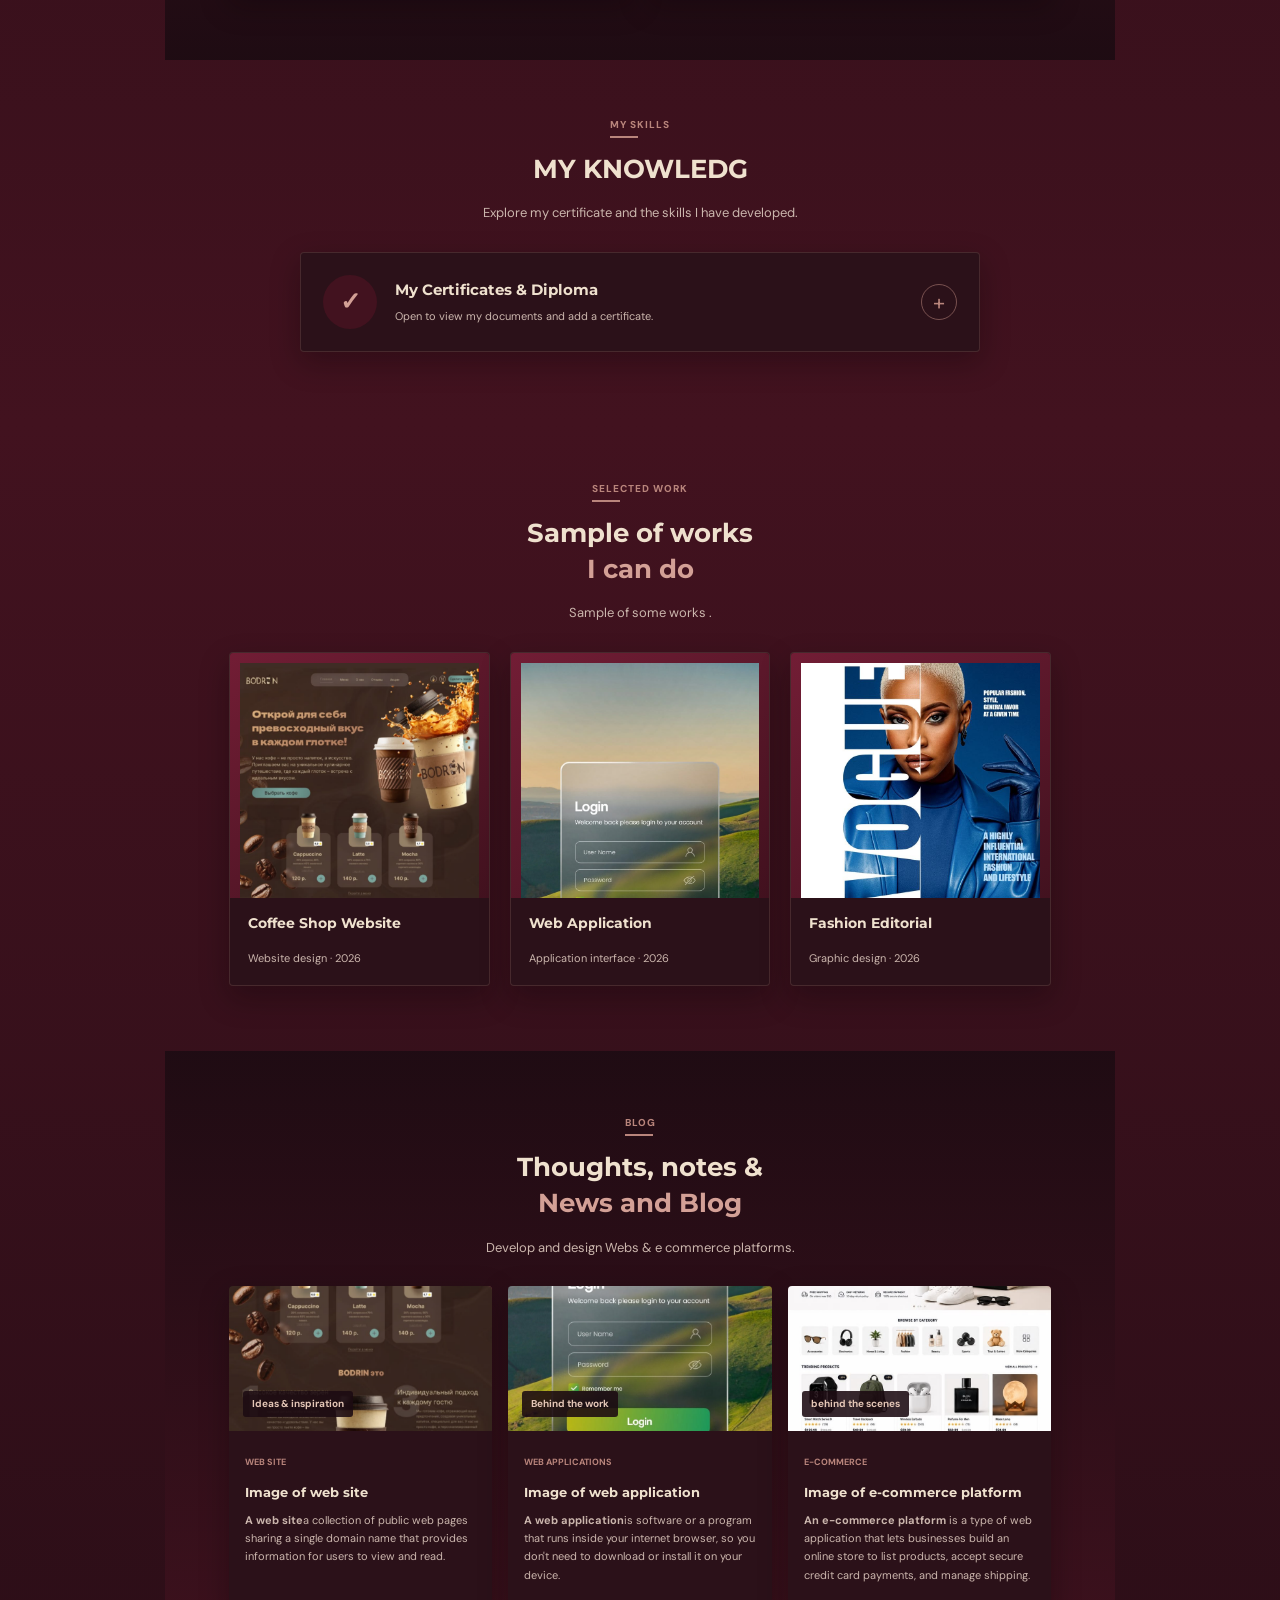
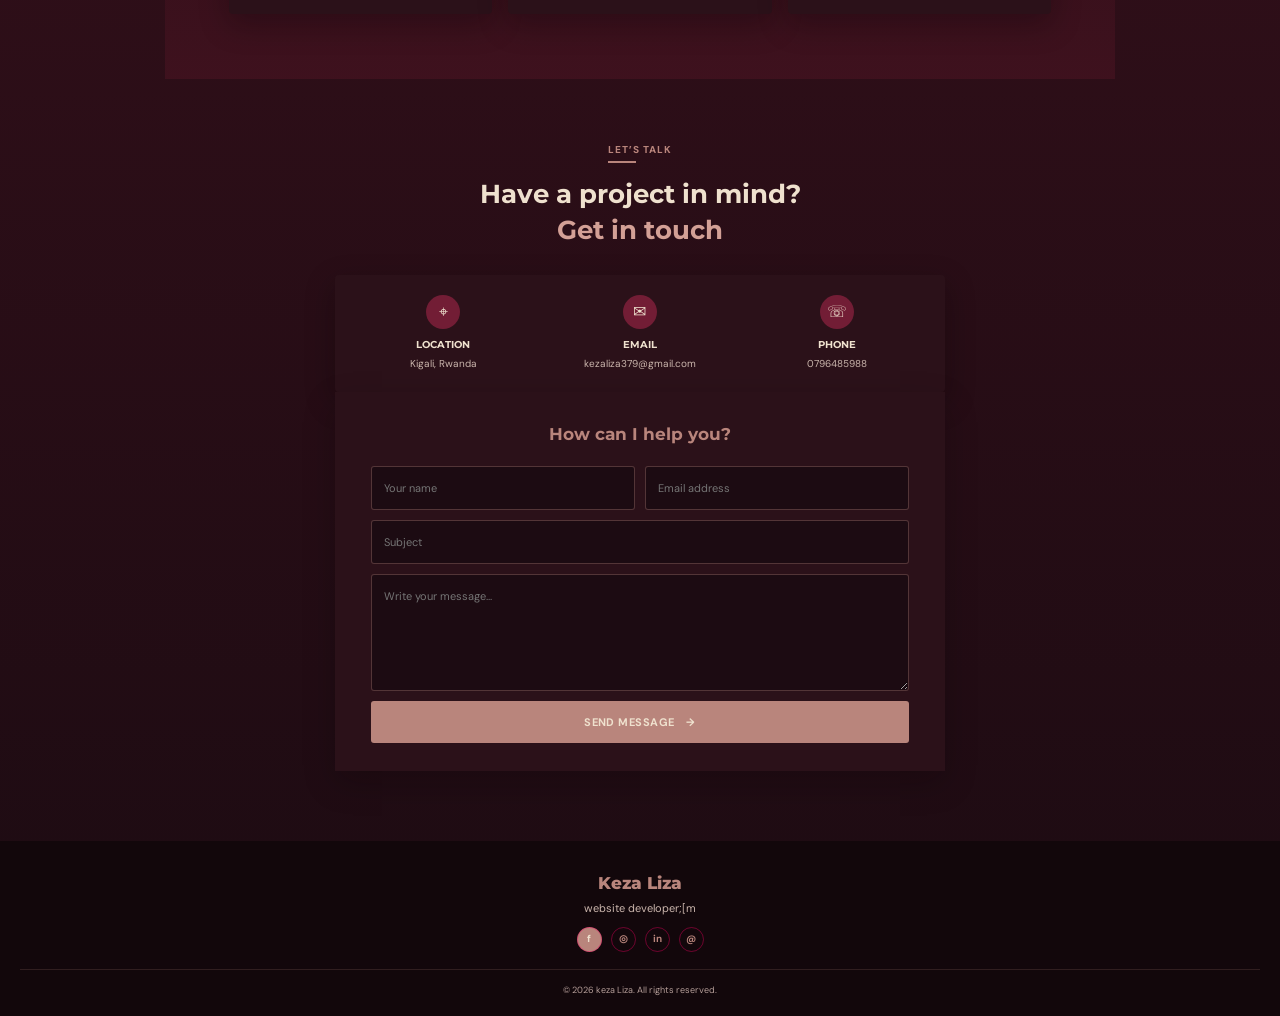
==== commit f2f1058e: "i replace the Image" ====
--- a/index.html
+++ b/index.html
@@ -23,8 +23,8 @@
   </header>
 
   <main>
-    <section class="hero section-wrap" id="home">
-      <div class="hero-copy">
+    <section class="hero hero-container section-wrap" id="home">
+      <div class="hero-content">
         <p class="eyebrow">Hello</p>
         <h1>I’m <span>KEZA LIZA</span></h1>
         <h2>My profession<br>and what I do</h2>
@@ -35,10 +35,10 @@
           <a href="https://www.instagram.com/k.e.z.a_l.i.z.a?stkn=MXdlN2VhcmMwejMxbA%3D%3D&amp;utm_source=qr" aria-label="Instagram" target="_blank" rel="noopener noreferrer">◎</a>
           <a href="#https://www.linkedin.com/in/keza-liza-58833b394/" aria-label="LinkedIn">in</a>
           <a href="#contact" aria-label="Twitter">♥</a>
-          <a href="https://mail.google.com/mail/?view=cm&fs=1&to=kezaliza379@gmail.com" target="_blank" aria-label="Email">@</a
+          <a href="https://mail.google.com/mail/?view=cm&amp;fs=1&amp;to=kezaliza379@gmail.com" target="_blank" rel="noopener noreferrer" aria-label="Email">@</a>
         </div>
       </div>
-      <div class="hero-photo">
+      <div class="hero-image-container">
         <img src="WhatsApp Image 2026-10-05 at 12.53.48.jpeg" alt="Portrait of Your Name">
       </div>
       <span class="hero-swoosh" aria-hidden="true"></span>
--- a/styles.css
+++ b/styles.css
@@ -80,7 +80,7 @@
   opacity: .42;
   pointer-events: none;
 }
-.hero-copy { order: 1; position: relative; z-index: 2; flex: 1 1 0; max-width: none; }
+.hero-content { order: 1; position: relative; z-index: 2; flex: 1 1 0; max-width: none; text-align: left; }
 .eyebrow {
   display: table;
   margin: 0 0 13px;
@@ -120,8 +120,8 @@
   font-weight: 700;
 }
 .social-links a:first-child { background: var(--pink); color: var(--white); }
-.hero-photo { order: 2; flex: 0 0 40%; align-self: center; z-index: 1; height: 350px; width: min(100%, 340px); }
-.hero-photo img { width: 100%; height: 100%; object-fit: cover; object-position: 50% 28%; border-radius: 4px; }
+.hero-image-container { order: 2; flex: 0 0 40%; align-self: center; z-index: 1; height: 350px; width: min(100%, 340px); margin-left: auto; }
+.hero-image-container img { width: 100%; height: 100%; object-fit: cover; object-position: 50% 28%; border-radius: 4px; }
 .hero-swoosh {
   position: absolute;
   width: 290px;
@@ -248,15 +248,15 @@
   .header-button { min-height: 36px; min-width: auto; padding: 0 14px; }
   .section-wrap { width: min(100% - 32px, 600px); }
   .hero { min-height: 350px; gap: 0; padding: 26px 3% 18px; }
-  .hero-photo { flex-basis: 38%; height: 285px; }
+  .hero-image-container { flex-basis: 38%; height: 285px; }
   .hero-swoosh { right: -185px; }
   .about { gap: 25px; padding-top: 42px; padding-bottom: 42px; }
   .section-heading { gap: 20px; }
 }
 @media (max-width: 540px) {
   .hero { flex-direction: row; min-height: 350px; gap: 8px; padding: 30px 4% 22px; }
-  .hero-copy { order: 1; flex: 1 1 60%; min-width: 0; max-width: 60%; padding-bottom: 0; }
-  .hero-photo { position: relative; order: 2; left: auto; right: auto; bottom: auto; flex: 0 0 38%; width: 38%; height: 230px; opacity: 1; }
+  .hero-content { order: 1; flex: 1 1 60%; min-width: 0; max-width: 60%; padding-bottom: 0; }
+  .hero-image-container { position: relative; order: 2; left: auto; right: auto; bottom: auto; flex: 0 0 38%; width: 38%; height: 230px; opacity: 1; }
   .hero h1 { font-size: clamp(24px, 7vw, 31px); }
   .hero h2 { font-size: 16px; }
   .hero .intro-text { font-size: 11px; }
